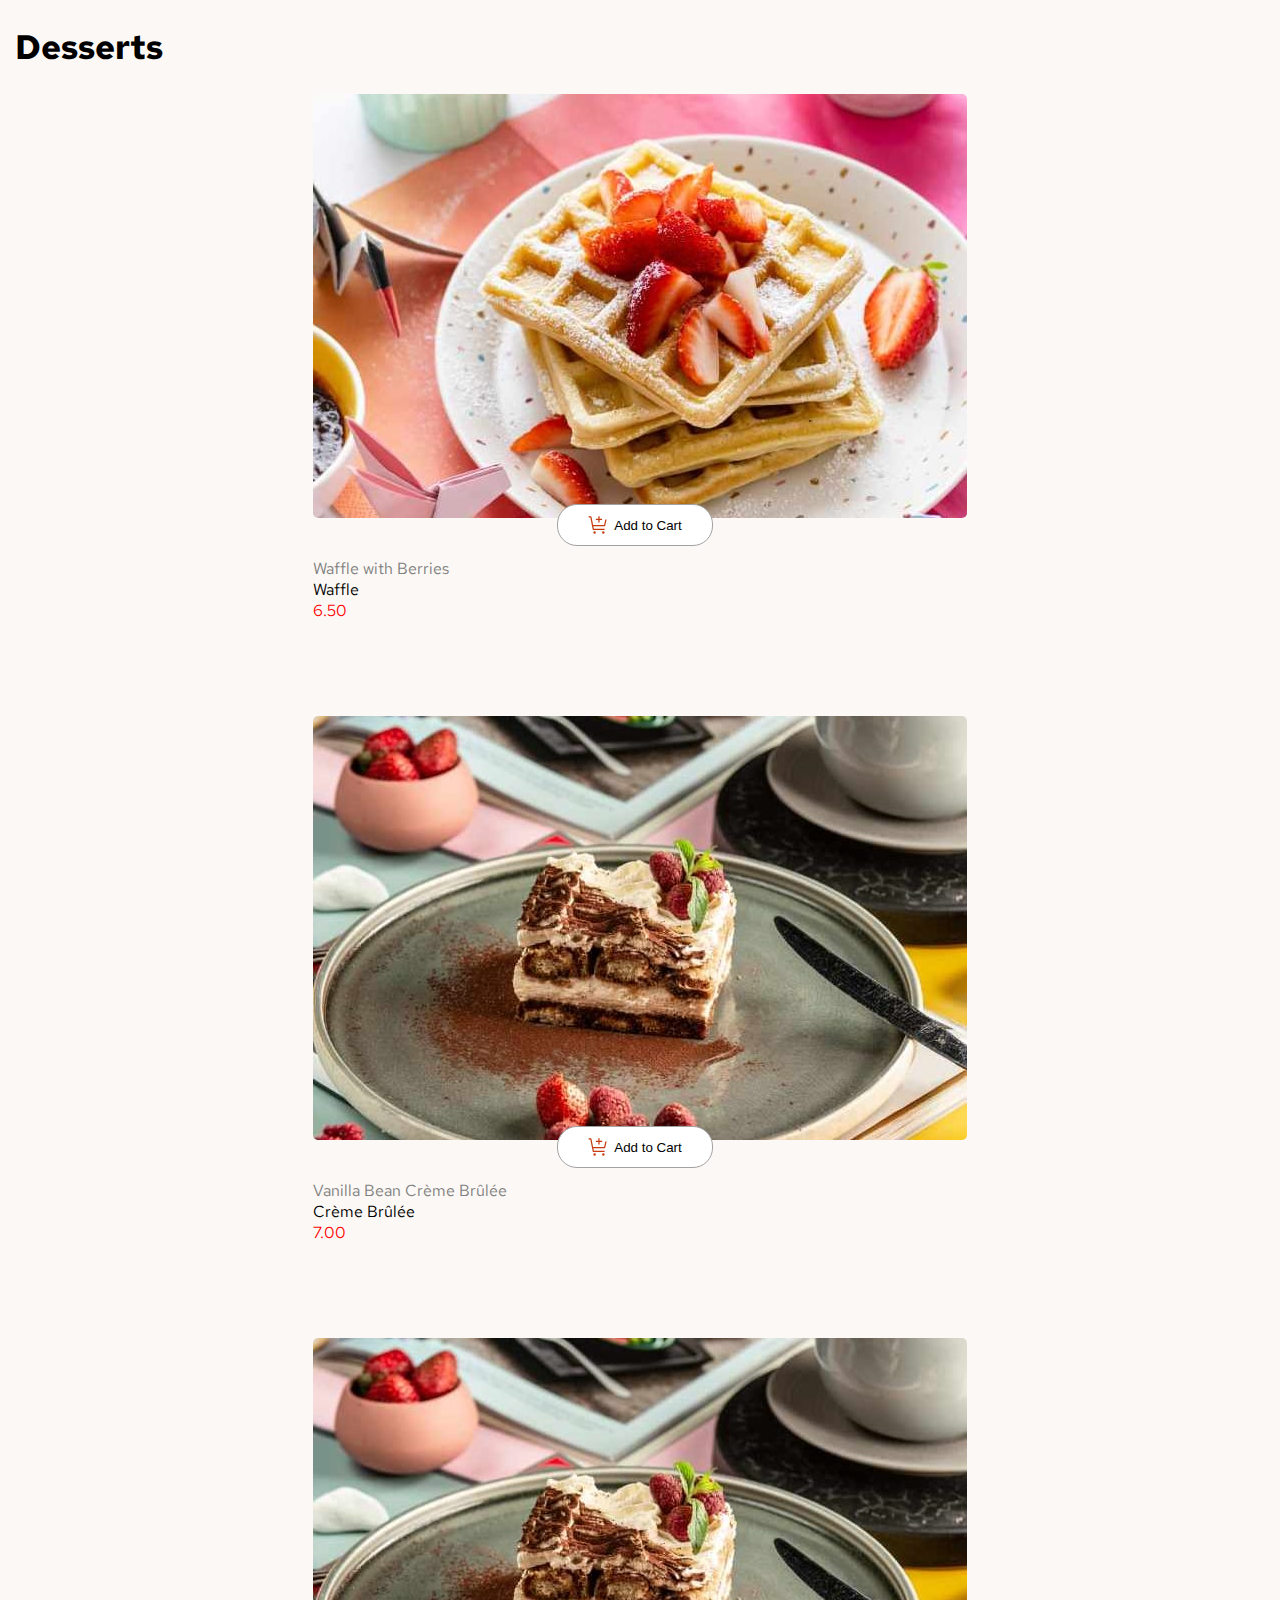
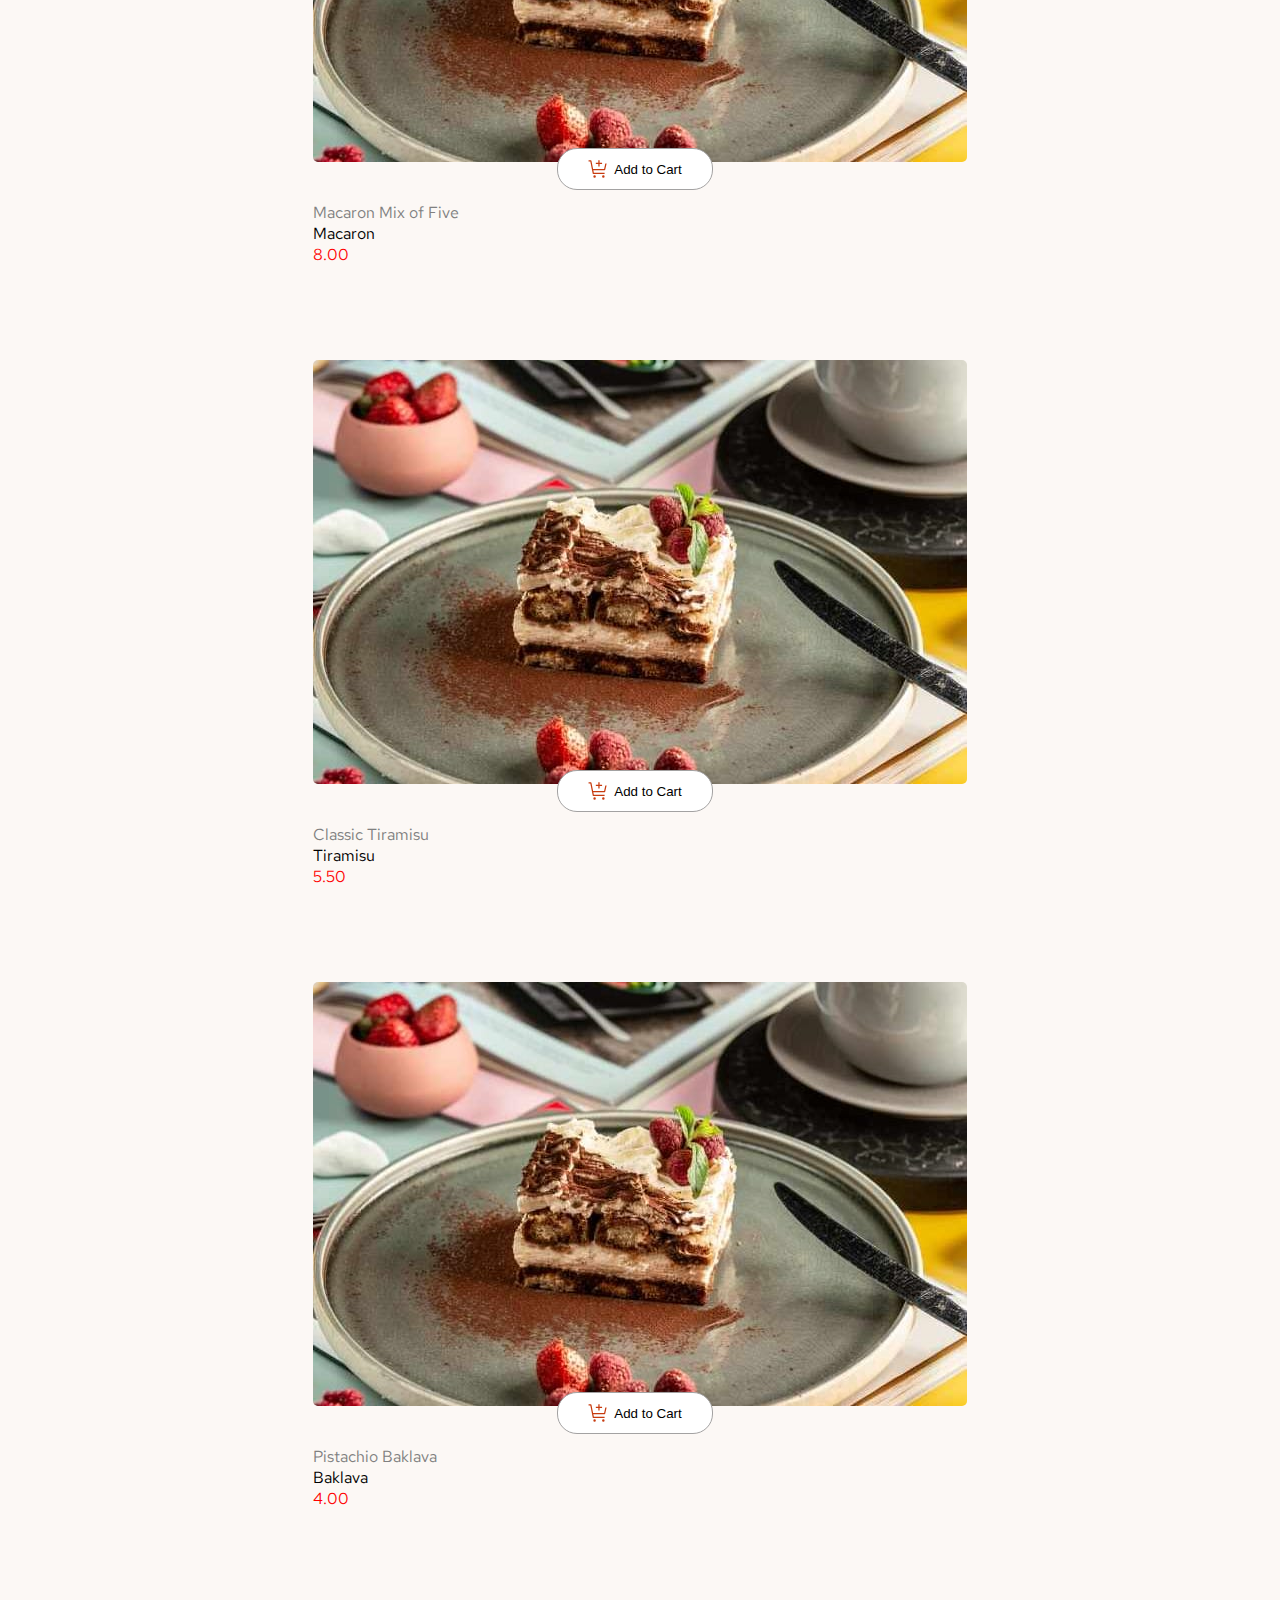
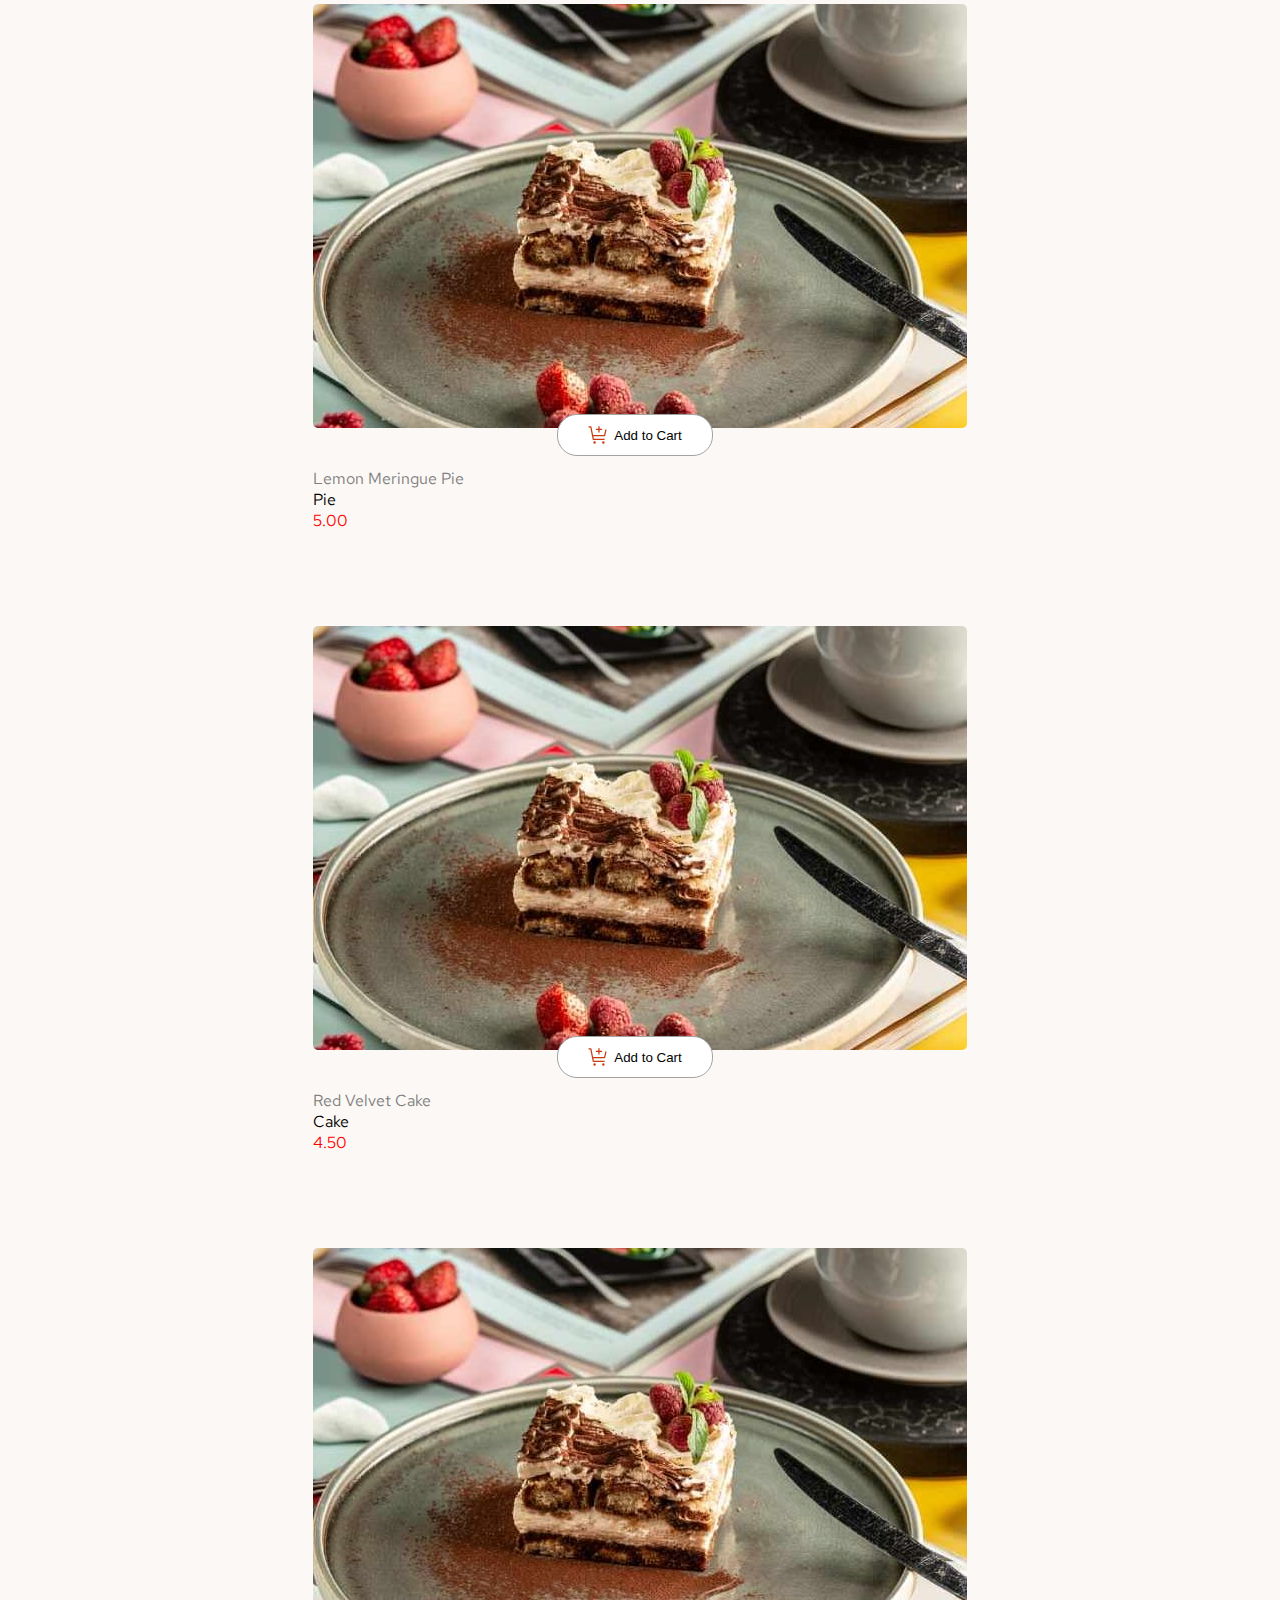
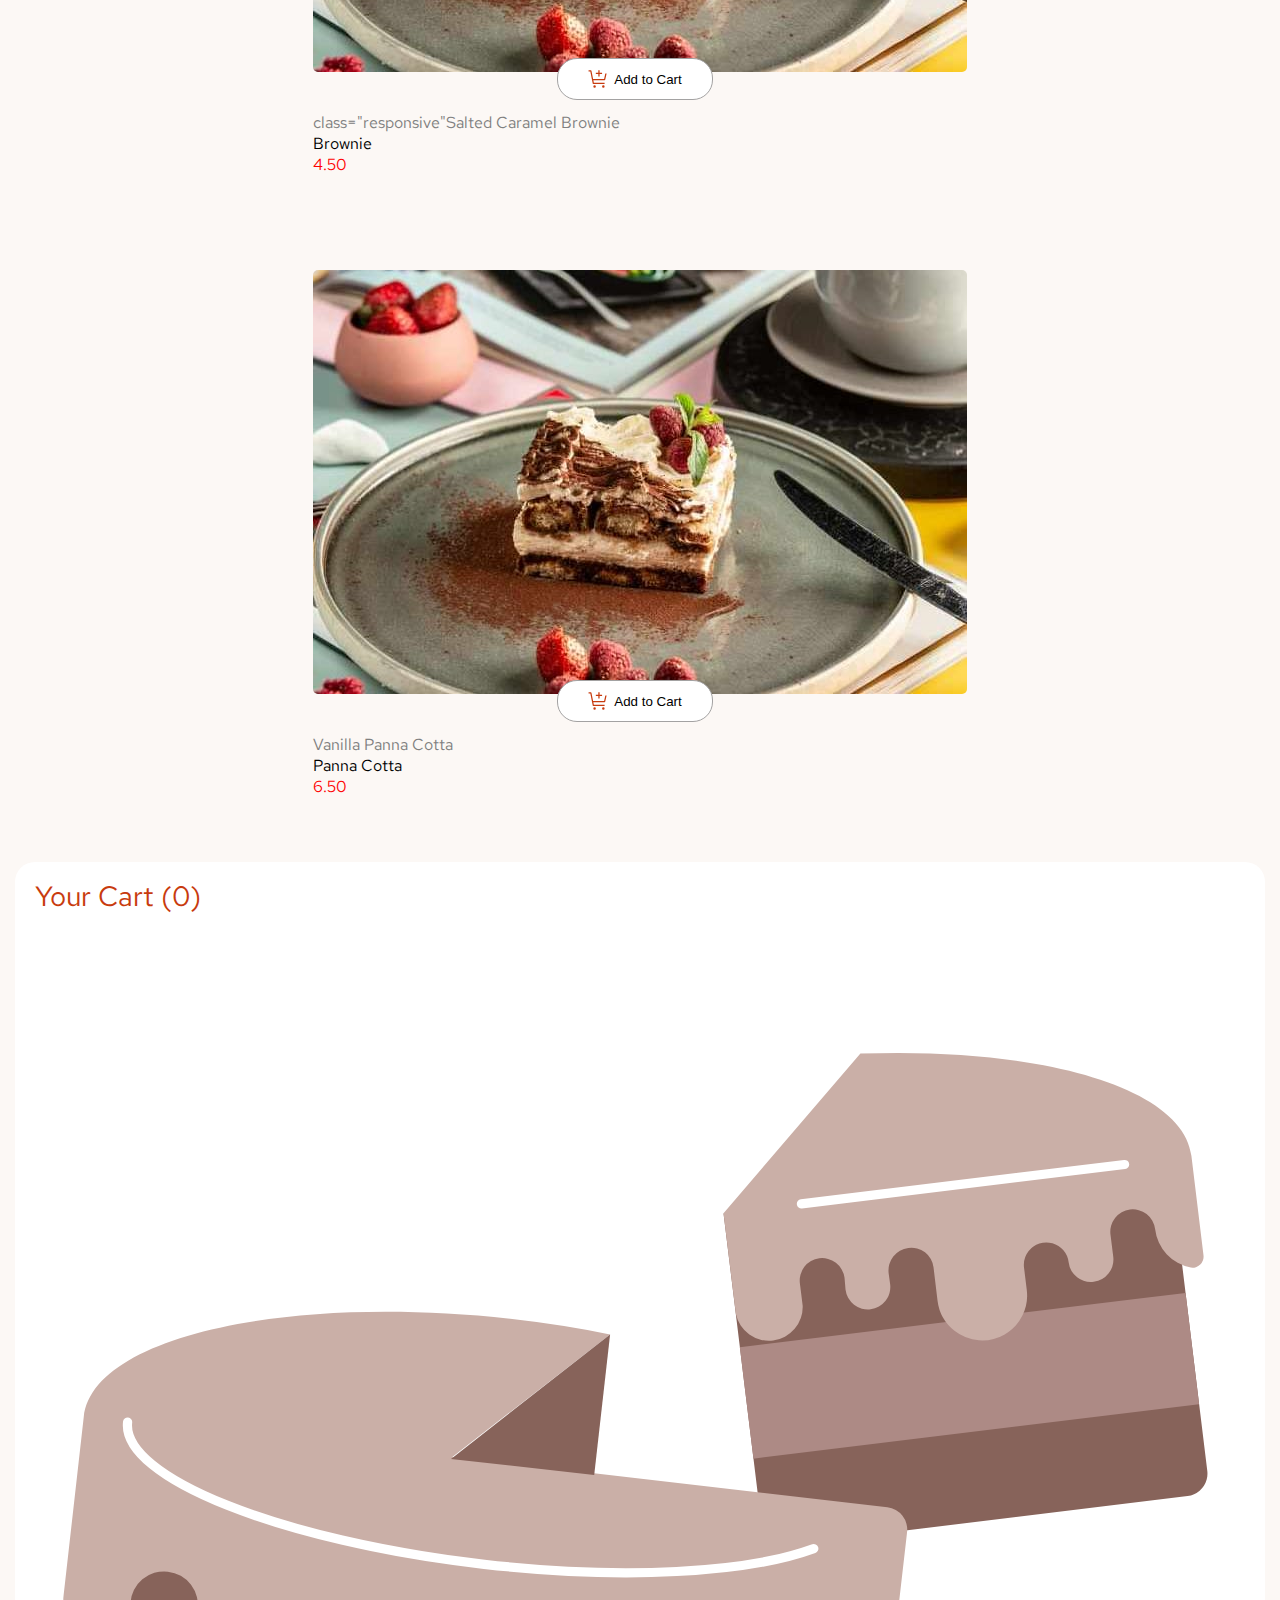
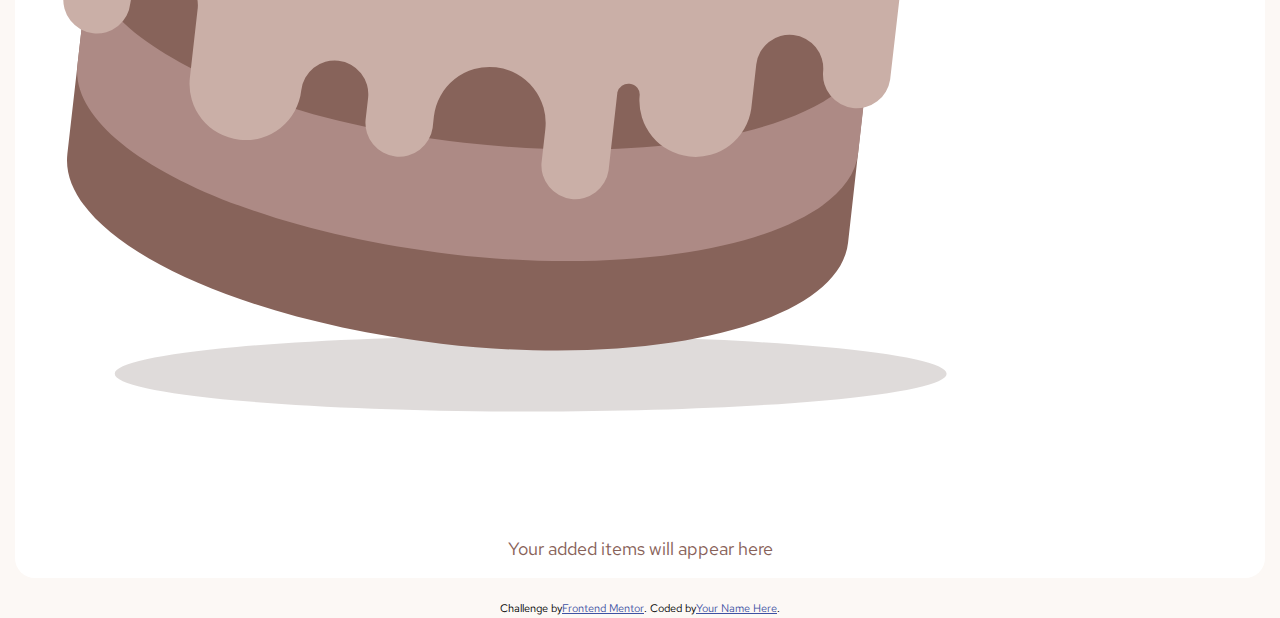
==== day-03/index.html @ 999dc02e "feito inserção de layout" ====
<!DOCTYPE html>
<html lang="en">
<head>
  <meta charset="UTF-8">
  <meta name="viewport" content="width=device-width, initial-scale=1.0"> <!-- displays site properly based on user's device -->

  <link rel="icon" type="image/png" sizes="32x32" href="./assets/images/favicon-32x32.png">
  
  <title>Frontend Mentor | Product list with cart</title>
  <link rel="stylesheet" href="css/reset.css">
  <link rel="stylesheet" href="css/styles.css">

  <!-- Feel free to remove these styles or customise in your own stylesheet 👍 -->
  <style>
    .attribution { font-size: 11px; text-align: center; }
    .attribution a { color: hsl(228, 45%, 44%); }
  </style>
</head>
<body>
  <div class="container">
    <div class="title">
      <h1>Desserts</h1>
    </div>

    <div class="galery-card">
      <!-- Item 1 -->
    <div class="card-item">
      <div class="card-image">
        <img src="assets/images/image-waffle-mobile.jpg" class="responsive" alt="Waffle with Berries">
      </div>
      <div class="card-title">
        <h2>Waffle with Berries</h2>
      </div>
      <div class="card-description">
        <p>Waffle</p>
      </div>
      <div class="card-price">
        6.50
      </div>
      <div class="card-button">
        <button>
          <img src="assets/images/icon-add-to-cart.svg" class="responsive" alt="">
          Add to Cart
        </button>
      </div>
  </div>

  <!-- Item 2 -->
  <div class="card-item">
      <div class="card-image">
        <img src="assets/images/image-tiramisu-mobile.jpg" class="responsive" alt="Vanilla Bean Crème Brûlée">
      </div>
      <div class="card-title">
        <h2>Vanilla Bean Crème Brûlée</h2>
      </div>
      <div class="card-description">
        <p>Crème Brûlée</p>
      </div>
      <div class="card-price">
        7.00
      </div>
      <div class="card-button">
        <button>
          <img src="assets/images/icon-add-to-cart.svg" class="responsive" alt="">
          Add to Cart
        </button>
      </div>
  </div>

  <!-- Item 3 -->
  <div class="card-item">
      <div class="card-image">
        <img src="assets/images/image-tiramisu-mobile.jpg" class="responsive" alt="Vanilla Bean Crème Brûlée">
      </div>
      <div class="card-title">
        <h2>Macaron Mix of Five</h2>
      </div>
      <div class="card-description">
        <p>Macaron</p>
      </div>
      <div class="card-price">
        8.00
      </div>
      <div class="card-button">
        <button>
          <img src="assets/images/icon-add-to-cart.svg" class="responsive" alt="">
          Add to Cart
        </button>
      </div>
  </div>

  <!-- Item 4 -->
  <div class="card-item">
      <div class="card-image">
        <img src="assets/images/image-tiramisu-mobile.jpg" class="responsive" alt="Vanilla Bean Crème Brûlée">
      </div>
      <div class="card-title">
        <h2>Classic Tiramisu</h2>
      </div>
      <div class="card-description">
        <p>Tiramisu</p>
      </div>
      <div class="card-price">
        5.50
      </div>
      <div class="card-button">
         <button>
          <img src="assets/images/icon-add-to-cart.svg" class="responsive" alt="">
          Add to Cart
        </button>
      </div>
  </div>

  <!-- Item 5 -->
  <div class="card-item">
      <div class="card-image">
        <img src="assets/images/image-tiramisu-mobile.jpg" class="responsive" alt="Vanilla Bean Crème Brûlée">
      </div>
      <div class="card-title">
        <h2>Pistachio Baklava</h2>
      </div>
      <div class="card-description">
        <p>Baklava</p>
      </div>
      <div class="card-price">
        4.00
      </div>
      <div class="card-button">
         <button>
          <img src="assets/images/icon-add-to-cart.svg"  class="responsive" alt="">
          Add to Cart
        </button>
      </div>
  </div>

  <!-- Item 6 -->
  <div class="card-item">
      <div class="card-image">
        <img src="assets/images/image-tiramisu-mobile.jpg" class="responsive" alt="Vanilla Bean Crème Brûlée">
      </div>
      <div class="card-title">
        <h2>Lemon Meringue Pie</h2>
      </div>
      <div class="card-description">
        <p>Pie</p>
      </div>
      <div class="card-price">
        5.00
      </div>
      <div class="card-button">
         <button>
          <img src="assets/images/icon-add-to-cart.svg" class="responsive" alt="">
          Add to Cart
        </button>
      </div>
  </div>

  <!-- Item 7 -->
  <div class="card-item">
      <div class="card-image">
        <img src="assets/images/image-tiramisu-mobile.jpg" class="responsive" alt="Vanilla Bean Crème Brûlée">
      </div>
      <div class="card-title">
        <h2>Red Velvet Cake</h2>
      </div>
      <div class="card-description">
        <p>Cake</p>
      </div>
      <div class="card-price">
        4.50
      </div>
      <div class="card-button">
         <button>
          <img src="assets/images/icon-add-to-cart.svg" class="responsive" alt="">
          Add to Cart
        </button>
      </div>
  </div>

  <!-- Item 8 -->
  <div class="card-item">
      <div class="card-image">
        <img src="assets/images/image-tiramisu-mobile.jpg" class="responsive" alt="Vanilla Bean Crème Brûlée">
      </div>
      <div class="card-title">
        <h2> class="responsive"Salted Caramel Brownie</h2>
      </div>
      <div class="card-description">
        <p>Brownie</p>
      </div>
      <div class="card-price">
        4.50
      </div>
      <div class="card-button">
        <button class="btn">
          <img src="assets/images/icon-add-to-cart.svg" class="responsive" alt="">
          Add to Cart</button>
      </div>
  </div>

  <!-- Item 9 -->
  <div class="card-item">
      <div class="card-image">
        <img src="assets/images/image-tiramisu-mobile.jpg" class="responsive" alt="Vanilla Bean Crème Brûlée">
      </div>
      <div class="card-title">
        <h2>Vanilla Panna Cotta</h2>
      </div>
      <div class="card-description">
        <p>Panna Cotta</p>
      </div>
      <div class="card-price">
        6.50
      </div>
      <div class="card-button">
         <button>
          <img src="assets/images/icon-add-to-cart.svg" class="responsive" alt="">
          Add to Cart
        </button>
      </div>
  </div>

    </div>
    <!-- Your Cart Section -->
    <div class="card-cart">
      <h2>Your Cart (0)</h2>
      <img src="assets/images/illustration-empty-cart.svg" class="responsive" alt="">
      <p>Your added items will appear here</p>
    </div>

    <div class="attribution">
      Challenge by <a href="https://www.frontendmentor.io?ref=challenge">Frontend Mentor</a>. 
      Coded by <a href="#">Your Name Here</a>.
    </div>
</div>


  
</body>
</html>
---- day-03/css/styles.css ----
:root {
    --Red: hsl(14, 86%, 42%);
    --Green: hsl(159, 69%, 38%);
    --Rose-50: hsl(20, 50%, 98%);
    --Rose-100: hsl(13, 31%, 94%);
    --Rose-300: hsl(14, 25%, 72%);
    --Rose-400: hsl(7, 20%, 60%);
    --Rose-500: hsl(12, 20%, 44%);
    --Rose-900: hsl(14, 65%, 9%);
}
@font-face {
    font-family: "Red Hat Text";
    src: url('../assets/fonts/RedHatText-VariableFont_wght.ttf')format('truetype');
    font-weight: 100 900;
    font-display: swap;
}

@font-face {
    font-family: 'Red Hat Text';   
    src: url('../assets/fonts/RedHatText-Italic-VariableFont_wght.ttf')format('truetype');
    font-weight: 100  900;
    font-style: italic;
    font-display: swap;
}



/* The designs were created to the following widths:

- Mobile: 375px
- Desktop: 1440px

> 💡 These are just the design sizes. Ensure content is responsive and meets WCAG requirements by testing the full range of screen sizes from 320px to large screens.

## Colors



## Typography

### Body Copy

- Font size (product names): 16px

### Font

- Family: [Red Hat Text](https://fonts.google.com/specimen/Red+Hat+Text)
- Weights: 400, 600, 700 */


.btn  {
    color: black;
    border: 1px solid green;

}
body {
    font-family: 'Red Hat Text', sans-serif;
    background-color: #FCF8F5
}

.title {
    padding-top: 30px;
}

.title h1 {
    font-weight: 900;
    font-size: 34px;
    margin-bottom: 30px;
}


.container {
    width: 100%;
    padding: 0 15px;
    margin: 0 auto;
    box-sizing: border-box;
    display: flex;
    flex-direction: column;
}

.galery-card {
    display: flex;
    justify-content: center;
    align-items: center;
    flex-wrap: wrap;
    gap:30px;

}

.card-item {   
    display: flex;
    flex-direction: column;
    margin-bottom: 20px;
    
    
    
}

.card-title {

}


.card-image img {
    width: 100%;
    border-radius: 5px;
    margin-bottom: 40px;
}

.card-title > h2 {
  color: grey;
  margin-bottom: 5px;
  
}

.card-description > p { 
    margin-bottom: 5px;
  }

.card-price {
    color: red;
    margin-bottom: 5px;
}

.card-button button {
    display: flex;  
    justify-content: center;
    align-items: center;
    gap: 5px;
    position: relative; 
    top: -120px;
    right: -45%; 
    transform: translateX(-50px);
    border-radius: 20px;
    padding: 10px;   
    border: 1px solid rgb(163, 162, 162);
    background-color: white;

    padding: 10px 30px;

}

.card-cart {
    display: flex;
    flex-direction: column;
    justify-content: center;

    background-color: white;
    border-radius: 20px;
    padding: 20px;
    margin-bottom: 20px;
}

.card-cart img {
    width: 100%;
    padding: 0 auto
}



.card-cart h2 {
    color: #C83B0E;
    font-size: 28px;
    
    font: bold;
    margin-bottom: 20px;
}

.card-cart p {
    color: #886259;
    text-align: center;
    font-size: 18px;
}

.attribution {
    height: 20px;
    display: flex;
    justify-content: center;
    align-items: center;
    padding: auto 10px;
}
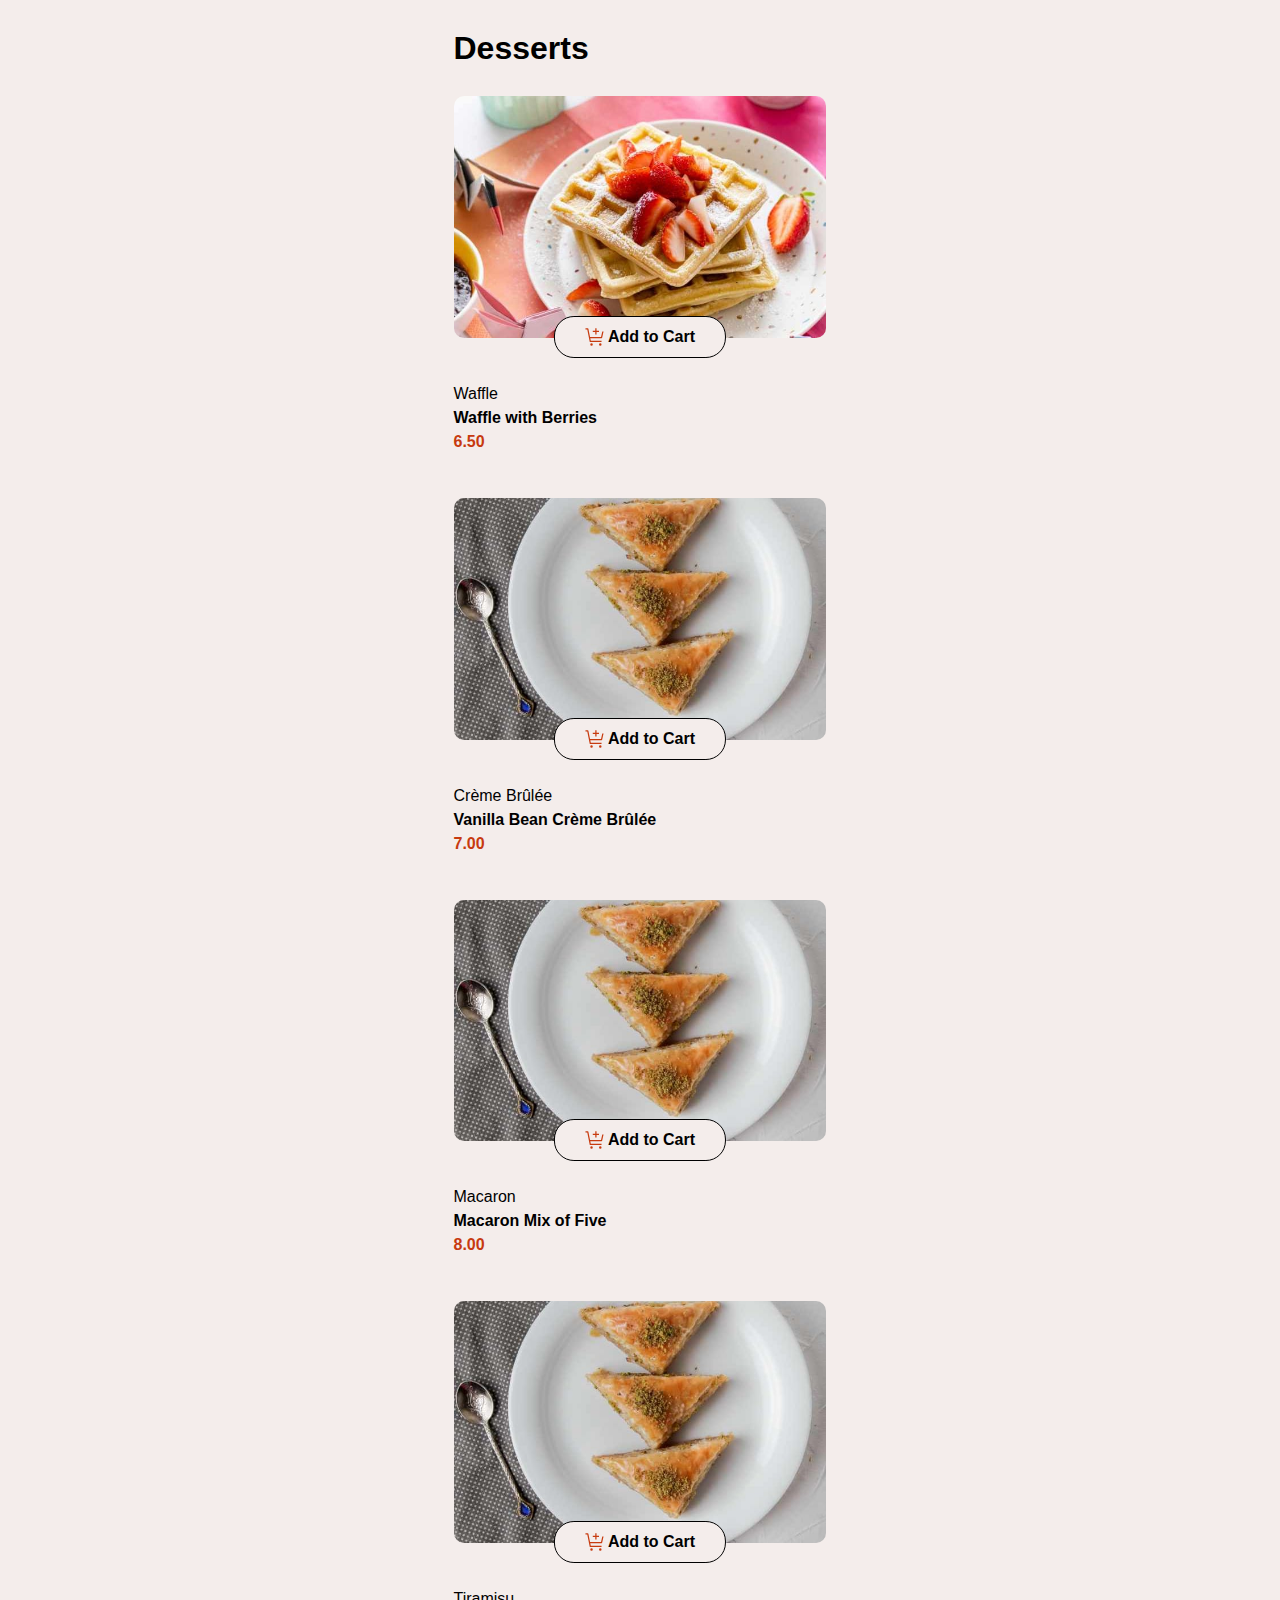
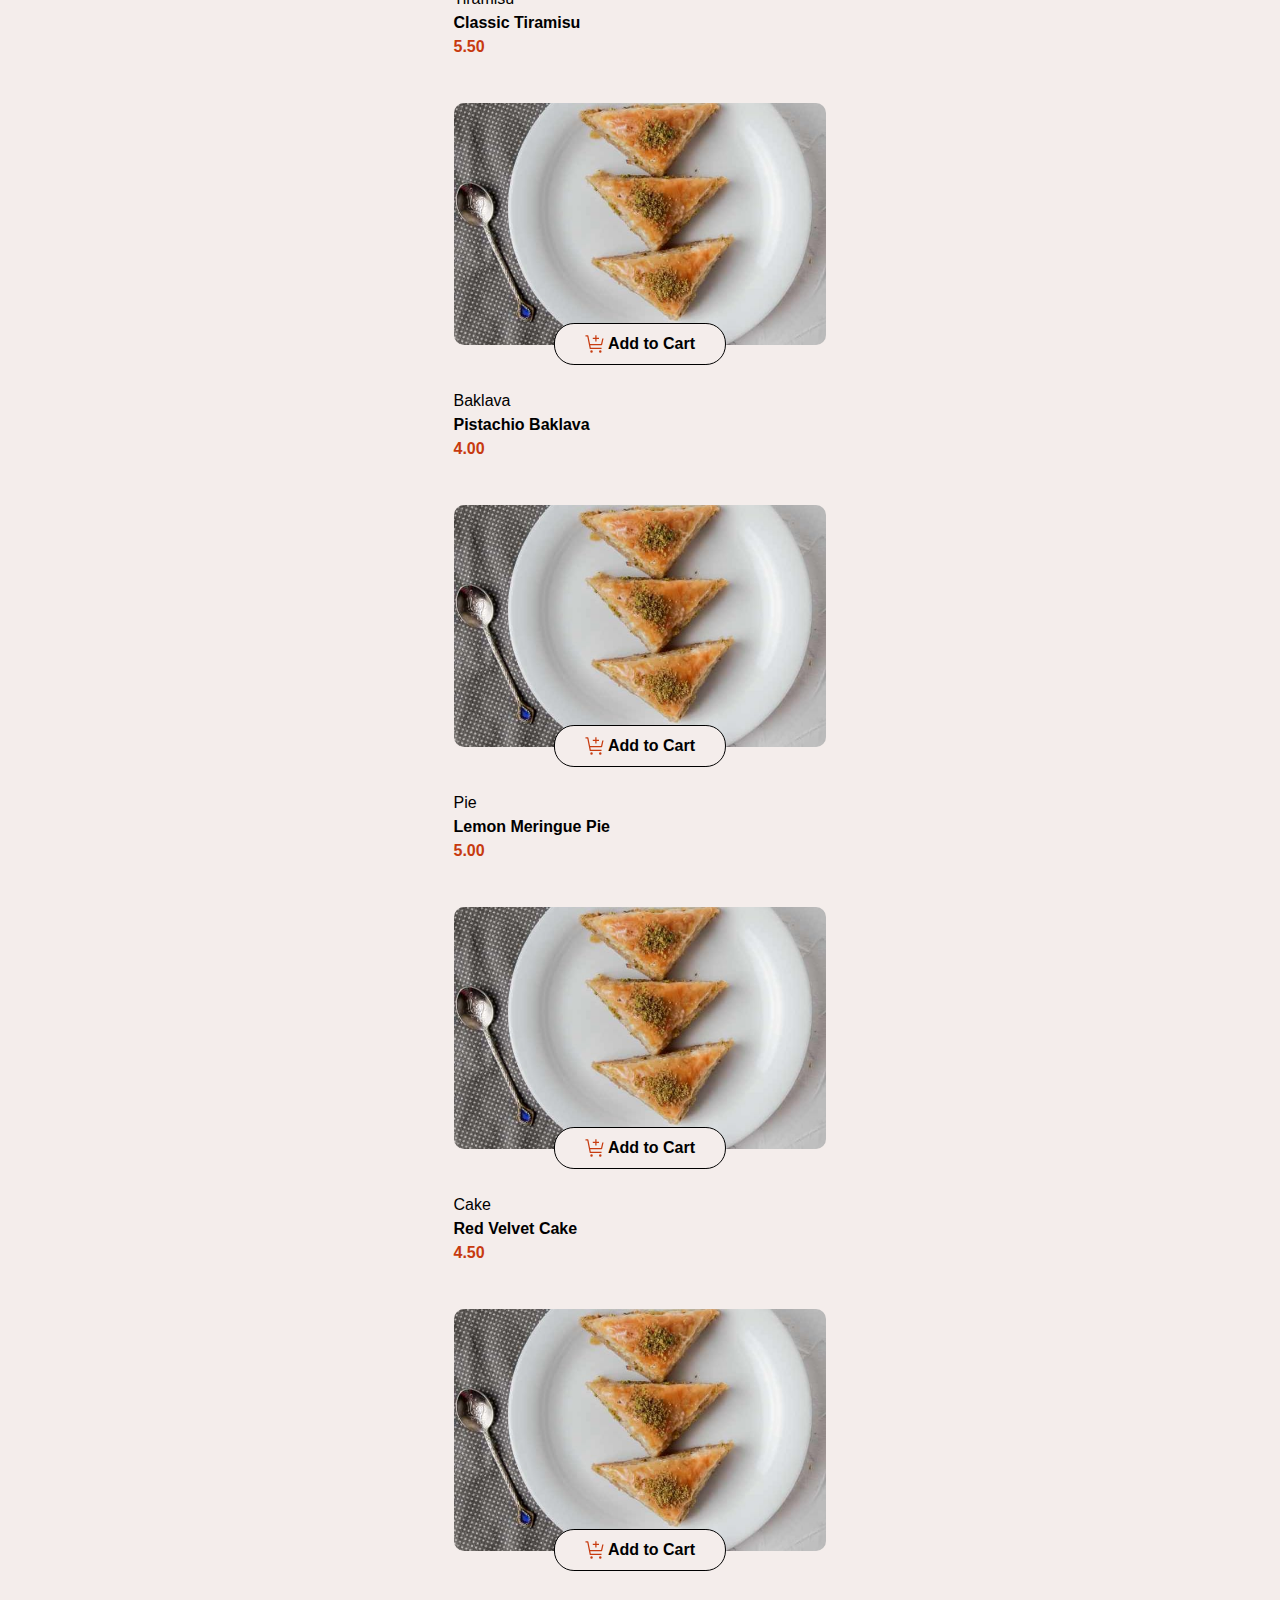
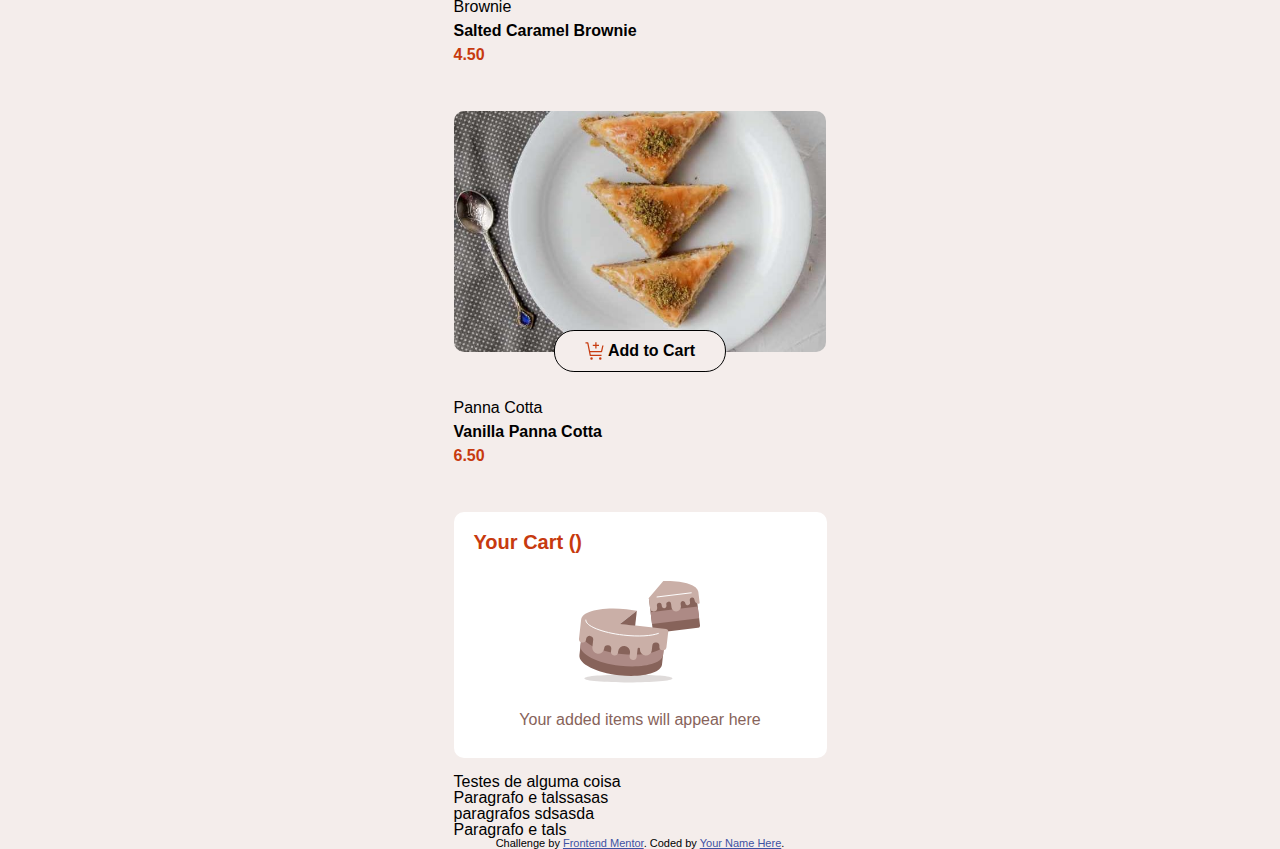
==== commit eebb75b7: "feito ajuste de laoyt 06" ====
--- a/day-03/index.html
+++ b/day-03/index.html
@@ -4,237 +4,189 @@
   <meta charset="UTF-8">
   <meta name="viewport" content="width=device-width, initial-scale=1.0"> <!-- displays site properly based on user's device -->
 
-  <link rel="icon" type="image/png" sizes="32x32" href="./assets/images/favicon-32x32.png">
-  
+  <link rel="icon" type="image/png" sizes="32x32" href="./assets/images/favicon-32x32.png">  
   <title>Frontend Mentor | Product list with cart</title>
-  <link rel="stylesheet" href="css/reset.css">
-  <link rel="stylesheet" href="css/styles.css">
-
-  <!-- Feel free to remove these styles or customise in your own stylesheet 👍 -->
-  <style>
-    .attribution { font-size: 11px; text-align: center; }
-    .attribution a { color: hsl(228, 45%, 44%); }
-  </style>
+  <link rel="stylesheet" href="assets/css/reset.css">
+  <link rel="stylesheet" href="assets/css/styles.css">
 </head>
 <body>
   <div class="container">
-    <div class="title">
-      <h1>Desserts</h1>
+    <h1>Desserts</h1>
+    
+    <main>      
+      <section class="produtos">
+        
+        <ul class="cardapio">
+          <li class="card">
+            <img src="assets/images/image-waffle-mobile.jpg" alt="">
+             <div class="card-text">
+                <h3>Waffle with Berries</h3>
+                <p>Waffle</p>
+                <p class="preco">6.50</p>
+             </div>
+             <div class="button-container">
+              <button class="btn">
+                <img src="assets/images/icon-add-to-cart.svg" alt="">
+                Add to Cart
+              </button>
+
+              <div class="quantidade-controle">
+                <button class="decrement">-</button> 
+                <span class="quantidade">0</span> 
+                <button class="increment">+</button>
+             </div>
+          </li>
+         
+           <li class="card">
+            <img src="assets/images/image-baklava-mobile.jpg" alt="">
+             <div class="card-text">
+                <h3>Vanilla Bean Crème Brûlée</h3>
+                <p>Crème Brûlée</p>
+                <p class="preco">7.00</p>
+             </div>
+             <div class="button-container">
+              <button class="btn">
+                <img src="assets/images/icon-add-to-cart.svg" alt="">
+                Add to Cart
+              </button>
+             </div>
+           </li>
+         
+           <li class="card">
+            <img src="assets/images/image-baklava-mobile.jpg" alt="">
+             <div class="card-text">
+                <h3>Macaron Mix of Five</h3>
+                <p>Macaron</p>
+                <p class="preco">8.00</p>
+             </div>
+             <div class="button-container">
+              <button class="btn">
+                <img src="assets/images/icon-add-to-cart.svg" alt="">
+                Add to Cart
+              </button>
+             </div>
+          </li>
+         
+          <li class="card">
+            <img src="assets/images/image-baklava-mobile.jpg" alt="">
+              <div class="card-text">
+                <h3>Classic Tiramisu</h3>
+                <p> Tiramisu</p>
+                <p class="preco">5.50</p>
+              </div>
+              <div class="button-container">
+                <button class="btn">
+                  <img src="assets/images/icon-add-to-cart.svg" alt="">
+                  Add to Cart
+                </button>
+               </div>
+          </li>
+         
+          <li class="card">
+            <img src="assets/images/image-baklava-mobile.jpg" alt="">
+              <div class="card-text">
+                <h3>Pistachio Baklava</h3>
+                <p>Baklava</p>
+                <p class="preco">4.00</p>
+              </div>
+              <div class="button-container">
+                <button class="btn">
+                  <img src="assets/images/icon-add-to-cart.svg" alt="">
+                  Add to Cart
+                </button>
+               </div>
+          </li>
+         
+          <li class="card">
+            <img src="assets/images/image-baklava-mobile.jpg" alt="">
+              <div class="card-text">
+                <h3>Lemon Meringue Pie</h3>
+                <p>Pie</p>
+                <p class="preco"> 5.00</p>
+              </div>
+              <div class="button-container">
+                <button class="btn">
+                  <img src="assets/images/icon-add-to-cart.svg" alt="">
+                  Add to Cart
+                </button>
+               </div>
+          </li>
+         
+           <li class="card">
+            <img src="assets/images/image-baklava-mobile.jpg" alt="">
+              <div class="card-text">
+                <h3>Red Velvet Cake</h3>
+                <p>Cake</p>
+                <p class="preco"> 4.50</p>
+              </div>
+              <div class="button-container">
+                <button class="btn">
+                  <img src="assets/images/icon-add-to-cart.svg" alt="">
+                  Add to Cart
+                </button>
+               </div>
+           </li>
+         
+           <li class="card">
+            <img src="assets/images/image-baklava-mobile.jpg" alt="">
+             <div class="card-text">
+              <h3>Salted Caramel Brownie</h3>
+              <p>Brownie</p>
+              <p class="preco">4.50</p>
+             </div>
+             <div class="button-container">
+              <button class="btn">
+                <img src="assets/images/icon-add-to-cart.svg" alt="">
+                Add to Cart
+              </button>
+             </div>
+           </li>
+         
+          <li class="card">
+            <img src="assets/images/image-baklava-mobile.jpg" alt="">
+            <div class="card-text">
+              <h3>Vanilla Panna Cotta</h3>
+              <p>Panna Cotta</p>
+              <p class="preco">6.50</p>
+            </div>
+            <div class="button-container">
+              <button class="btn">
+                <img src="assets/images/icon-add-to-cart.svg" alt="">
+                Add to Cart
+              </button>
+             </div>
+            </li>
+         </ul>
+      </section>
+      <section class="carrinho">
+        <h2>Your Cart (<!-- Quantity -->)</h2>
+        <img src="assets/images/illustration-empty-cart.svg" alt="">
+        <p>Your added items will appear here</p>
+      </section>     
+    </main>
+
+
+    <div class="circulo">
+      <div class="header">
+        <p>Testes de alguma coisa</p>
+        <p>Paragrafo e talssasas</p>
+      </div>
+      <div class="footer">
+        <p>paragrafos sdsasda</p>
+        <p>Paragrafo e tals</p>
+      </div>
     </div>
-
-    <div class="galery-card">
-      <!-- Item 1 -->
-    <div class="card-item">
-      <div class="card-image">
-        <img src="assets/images/image-waffle-mobile.jpg" class="responsive" alt="Waffle with Berries">
-      </div>
-      <div class="card-title">
-        <h2>Waffle with Berries</h2>
-      </div>
-      <div class="card-description">
-        <p>Waffle</p>
-      </div>
-      <div class="card-price">
-        6.50
-      </div>
-      <div class="card-button">
-        <button>
-          <img src="assets/images/icon-add-to-cart.svg" class="responsive" alt="">
-          Add to Cart
-        </button>
-      </div>
-  </div>
-
-  <!-- Item 2 -->
-  <div class="card-item">
-      <div class="card-image">
-        <img src="assets/images/image-tiramisu-mobile.jpg" class="responsive" alt="Vanilla Bean Crème Brûlée">
-      </div>
-      <div class="card-title">
-        <h2>Vanilla Bean Crème Brûlée</h2>
-      </div>
-      <div class="card-description">
-        <p>Crème Brûlée</p>
-      </div>
-      <div class="card-price">
-        7.00
-      </div>
-      <div class="card-button">
-        <button>
-          <img src="assets/images/icon-add-to-cart.svg" class="responsive" alt="">
-          Add to Cart
-        </button>
-      </div>
-  </div>
-
-  <!-- Item 3 -->
-  <div class="card-item">
-      <div class="card-image">
-        <img src="assets/images/image-tiramisu-mobile.jpg" class="responsive" alt="Vanilla Bean Crème Brûlée">
-      </div>
-      <div class="card-title">
-        <h2>Macaron Mix of Five</h2>
-      </div>
-      <div class="card-description">
-        <p>Macaron</p>
-      </div>
-      <div class="card-price">
-        8.00
-      </div>
-      <div class="card-button">
-        <button>
-          <img src="assets/images/icon-add-to-cart.svg" class="responsive" alt="">
-          Add to Cart
-        </button>
-      </div>
-  </div>
-
-  <!-- Item 4 -->
-  <div class="card-item">
-      <div class="card-image">
-        <img src="assets/images/image-tiramisu-mobile.jpg" class="responsive" alt="Vanilla Bean Crème Brûlée">
-      </div>
-      <div class="card-title">
-        <h2>Classic Tiramisu</h2>
-      </div>
-      <div class="card-description">
-        <p>Tiramisu</p>
-      </div>
-      <div class="card-price">
-        5.50
-      </div>
-      <div class="card-button">
-         <button>
-          <img src="assets/images/icon-add-to-cart.svg" class="responsive" alt="">
-          Add to Cart
-        </button>
-      </div>
-  </div>
-
-  <!-- Item 5 -->
-  <div class="card-item">
-      <div class="card-image">
-        <img src="assets/images/image-tiramisu-mobile.jpg" class="responsive" alt="Vanilla Bean Crème Brûlée">
-      </div>
-      <div class="card-title">
-        <h2>Pistachio Baklava</h2>
-      </div>
-      <div class="card-description">
-        <p>Baklava</p>
-      </div>
-      <div class="card-price">
-        4.00
-      </div>
-      <div class="card-button">
-         <button>
-          <img src="assets/images/icon-add-to-cart.svg"  class="responsive" alt="">
-          Add to Cart
-        </button>
-      </div>
-  </div>
-
-  <!-- Item 6 -->
-  <div class="card-item">
-      <div class="card-image">
-        <img src="assets/images/image-tiramisu-mobile.jpg" class="responsive" alt="Vanilla Bean Crème Brûlée">
-      </div>
-      <div class="card-title">
-        <h2>Lemon Meringue Pie</h2>
-      </div>
-      <div class="card-description">
-        <p>Pie</p>
-      </div>
-      <div class="card-price">
-        5.00
-      </div>
-      <div class="card-button">
-         <button>
-          <img src="assets/images/icon-add-to-cart.svg" class="responsive" alt="">
-          Add to Cart
-        </button>
-      </div>
-  </div>
-
-  <!-- Item 7 -->
-  <div class="card-item">
-      <div class="card-image">
-        <img src="assets/images/image-tiramisu-mobile.jpg" class="responsive" alt="Vanilla Bean Crème Brûlée">
-      </div>
-      <div class="card-title">
-        <h2>Red Velvet Cake</h2>
-      </div>
-      <div class="card-description">
-        <p>Cake</p>
-      </div>
-      <div class="card-price">
-        4.50
-      </div>
-      <div class="card-button">
-         <button>
-          <img src="assets/images/icon-add-to-cart.svg" class="responsive" alt="">
-          Add to Cart
-        </button>
-      </div>
-  </div>
-
-  <!-- Item 8 -->
-  <div class="card-item">
-      <div class="card-image">
-        <img src="assets/images/image-tiramisu-mobile.jpg" class="responsive" alt="Vanilla Bean Crème Brûlée">
-      </div>
-      <div class="card-title">
-        <h2> class="responsive"Salted Caramel Brownie</h2>
-      </div>
-      <div class="card-description">
-        <p>Brownie</p>
-      </div>
-      <div class="card-price">
-        4.50
-      </div>
-      <div class="card-button">
-        <button class="btn">
-          <img src="assets/images/icon-add-to-cart.svg" class="responsive" alt="">
-          Add to Cart</button>
-      </div>
-  </div>
-
-  <!-- Item 9 -->
-  <div class="card-item">
-      <div class="card-image">
-        <img src="assets/images/image-tiramisu-mobile.jpg" class="responsive" alt="Vanilla Bean Crème Brûlée">
-      </div>
-      <div class="card-title">
-        <h2>Vanilla Panna Cotta</h2>
-      </div>
-      <div class="card-description">
-        <p>Panna Cotta</p>
-      </div>
-      <div class="card-price">
-        6.50
-      </div>
-      <div class="card-button">
-         <button>
-          <img src="assets/images/icon-add-to-cart.svg" class="responsive" alt="">
-          Add to Cart
-        </button>
-      </div>
-  </div>
-
-    </div>
-    <!-- Your Cart Section -->
-    <div class="card-cart">
-      <h2>Your Cart (0)</h2>
-      <img src="assets/images/illustration-empty-cart.svg" class="responsive" alt="">
-      <p>Your added items will appear here</p>
-    </div>
-
+  
+    
+  
+   <footer>
     <div class="attribution">
       Challenge by <a href="https://www.frontendmentor.io?ref=challenge">Frontend Mentor</a>. 
       Coded by <a href="#">Your Name Here</a>.
     </div>
-</div>
-
-
+   </footer>
+  </div>
   
+  <script src="assets/js/main.js"></script>
 </body>
 </html>--- a/day-03/assets/css/styles.css
+++ b/day-03/assets/css/styles.css
@@ -0,0 +1,404 @@
+:root {
+    --Red: hsl(14, 86%, 42%);
+    --Green: hsl(159, 69%, 38%);
+    --Rose-50: hsl(20, 50%, 98%);
+    --Rose-100: hsl(13, 31%, 94%);
+    --Rose-300: hsl(14, 25%, 72%);
+    --Rose-400: hsl(7, 20%, 60%);
+    --Rose-500: hsl(12, 20%, 44%);
+    --Rose-900: hsl(14, 65%, 9%);
+}
+
+@font-face {
+    font-family: "Red Hat Text";
+    src: url('../assets/fonts/RedHatText-VariableFont_wght.ttf') format('truetype');
+    font-weight: 100 900;
+    font-display: swap;
+}
+
+@font-face {
+    font-family: 'Red Hat Text';
+    src: url('../assets/fonts/RedHatText-Italic-VariableFont_wght.ttf') format('truetype');
+    font-weight: 100  900;
+    font-style: italic;
+    font-display: swap;
+}
+
+*,
+*::after,
+*::before {
+    box-sizing: border-box;
+}
+
+.container {
+    width:  375px;
+    margin: 0 auto;
+    padding: 0 1px;
+}
+
+body {
+    background-color: var(--Rose-100);
+    font-family: "Red Hat Text", sans-serif;
+}
+
+h1 {
+    font-size: 2rem;
+    font-weight: bold;
+    margin-top: 2rem;
+    margin-bottom: 2rem;
+}
+
+
+
+.cardapio {
+    display: flex;
+    flex-wrap: wrap;
+    flex-direction: column;
+}
+
+.preco {
+    color: var(--Red);
+    font-weight: bold;
+}
+
+.card {
+    width: 100%;
+    position: relative;
+    margin-bottom: 2.5rem;
+}
+
+li > img {
+    border-radius: 10px;
+    margin-bottom: 2.5rem;
+    max-width: 100%;
+    height: auto;
+    display: block;
+    margin-bottom: 3rem;
+}
+
+li > img:hover,
+li > img:active {
+    border: 0.1rem solid var(--Red);
+}
+
+li h3 {
+    font-weight: bold;
+    margin-bottom: 0.5rem;
+}
+
+li p {
+    margin-bottom: 0.5rem;
+}
+
+.btn {
+    transition: opacity 0.3s ease;
+    display: flex;
+    align-items: center;
+    gap: 2px;
+    padding: 10px 30px;
+    border-radius: 20px;
+    border: 0.1rem solid black;
+    font-size: 1rem;
+    font-weight: bold;
+    outline: none;
+    background-color: var(--Rose-100);
+    cursor: pointer;
+}
+
+.quantidade-controle {
+    pointer-events: none;
+    transition: opacity 0.3s ease;
+    display: none;
+    align-items: center;
+    gap: 40px;
+    padding: 10px 10px;
+    border-radius: 20px;
+    border: 0.1rem solid black;
+    font-size: 1rem;
+    font-weight: bold;
+    outline: none;
+    background-color: var(--Red);
+}
+
+.quantidade-maior-que-zero .quantidade-controle {
+    display: flex;
+    pointer-events: all;
+}
+
+.card-content:hover img,
+.button-container:hover,
+.quantidade-controle:hover{
+    border: 2px solid red;
+    border-radius: 10px;
+}
+
+.quantidade-maior-que-zero .btn {
+    display: none;
+}
+
+.button-container:hover .btn {
+    display: none;
+}
+
+.button-container:hover .quantidade-controle {
+    display: flex;
+}
+
+.increment, .decrement {
+    background-color: var(--Red);
+    border: none;
+    border-radius: 50px;
+    font-size: 1rem;
+    font-weight: bold;
+    cursor: pointer;
+    display: flex;
+    align-items: center;
+    justify-content: center;
+    transition: background-color 0.3s ease;
+}
+
+.increment:hover, .decrement:hover {
+    background-color: #a8582e;
+}
+
+.quantidade {
+    font-size: 1rem;
+    font-weight: bold;
+    color: white;
+}
+
+.btn img {
+    border: none;
+    height: auto;
+}
+
+.btn li img {
+    width: 100%;
+    height: auto;
+}
+
+.card-text {
+    display: flex;
+    flex-direction: column;
+    width: 100%;
+}
+
+.card-text h3 {
+    order: 2;
+}
+
+.card p:first-of-type {
+    order: 1;
+}
+
+.card-text .preco {
+    order: 3;
+    font-weight: bold;
+}
+
+.button-container {
+    position: absolute;
+    bottom: 100px;
+    left: 50%;
+    transform: translateX(-50%);
+}
+
+.carrinho {
+    background-color: white;
+    border-radius: 10px;
+    padding: 20px;
+    padding-bottom: 30px;
+    display: flex;
+    flex-direction: column;
+    align-items: center;
+    margin-bottom: 1rem;
+}
+
+.carrinho h2 {
+    display: flex;
+    width: 100%;
+    justify-content: start;
+    color: var(--Red);
+    font-weight: bold;
+    font-size: 20px;
+    margin-bottom: 1rem;
+}
+
+.carrinho img {
+    max-width: 90%;
+    display: flex;
+    align-items: center;
+    justify-content: center;
+    margin-bottom: 1rem;
+}
+
+.carrinho p {
+    color: var(--Rose-500);
+    font-size: 16px;
+}
+
+.attribution {
+    font-size: 11px;
+    text-align: center;
+}
+
+.attribution a {
+    color: hsl(228, 45%, 44%);
+}
+
+
+/* Card-confirmed */
+.card-confirmed {
+    background-color: white;
+    border-top-left-radius: 20px;
+    border-top-right-radius: 20px;
+    padding: 20px;
+    overflow: hidden;
+}
+.confirmed-container {
+    background-color: var(--Rose-100);
+    padding: 10px;
+    border-top-left-radius: 20px;
+    border-top-right-radius: 20px;
+    overflow: hidden;
+}
+
+.confirmed-container ul li {
+    display: flex;
+    
+    border: 1px solid green;
+    padding: 10px;
+    align-items: center;
+    overflow: hidden;
+}
+
+.confirmed-container ul li img {
+    box-sizing: border-box;
+
+}
+
+.descricao-produto {
+    border: 1px solid green;
+    display: flex;
+    flex-wrap: wrap;
+    flex-direction: column;
+    justify-content: space-around;
+    padding: 5px;
+    
+}
+
+.descricao-produto h1 {
+    font-weight: bold;
+}
+
+.confirmed-produto {
+    display: flex;
+    
+    width: 90%;
+    gap: 10px;
+}
+
+.confirmed-quantidade{
+    color: red;
+    font-weight: bold;
+}
+.valor-unidade {
+    display: flex;
+    gap: 10px
+}
+
+.total {
+    flex: 1;
+    display: flex;
+    justify-content: center;
+    font-weight: bold;
+    border: 1px solid green;
+}
+
+
+
+/* Media Query para 1440px */
+@media (min-width: 1440px) {
+    .container {
+        width: 1440px; /* Para grandes telas */
+        margin: 0 auto;
+        /* background-color: blue; */
+      
+    }
+
+    main {
+        width: 100%;
+        display: flex;
+        flex-direction: row; /* Alinhar em linha */
+ /* Espaçamento entre as seções */
+        align-items: flex-start; /* Alinhar os itens ao topo */
+        gap: 5px
+    }
+
+    .produtos {
+       
+        display: flex;
+    
+        /* border: 5px solid green; */
+      
+        
+    }
+
+    .cardapio {
+        display: flex;
+        flex-wrap: wrap; /* Quebrar linha */
+        flex-direction: row;
+        gap: 37px;
+       
+    }
+
+    .card {    
+        width: calc(30%);
+        margin-bottom: 2rem;
+    }
+
+    .carrinho {
+      width: 100%;
+     
+    }
+
+
+    .circulo {
+        width: 500px;
+        height: 500px;
+        border-radius: 50%; 
+        overflow: hidden;
+        position: relative;
+        color: white;
+        font-size: 20px;
+       
+      
+   
+    }
+
+    .circulo .header {
+        background-color: green;
+        width: 100%;
+        height: 50%;
+        display: flex;
+        align-items: center;
+        justify-content: center;
+       
+    }
+
+    .circulo .footer {
+        background-color: red;
+        display: flex;
+        align-items: center;
+        justify-content: center;
+        width: 100%;
+        height: 50%;
+       
+       
+    }
+}
+
+
+
+
+    
